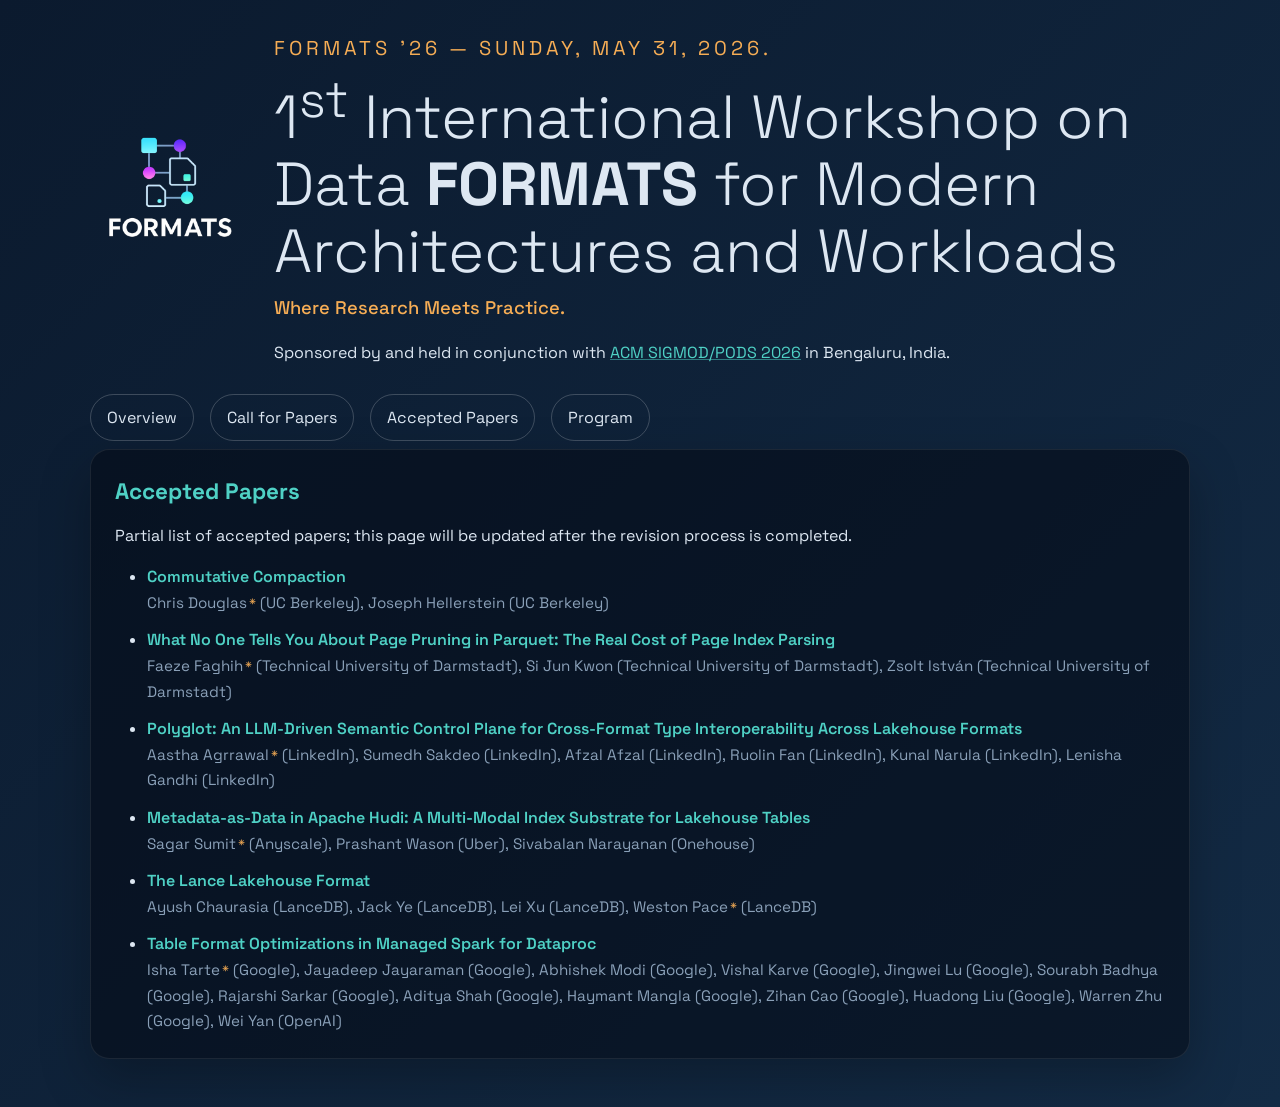
==== accepted-papers.html @ 73df04b2 "added list of first batch of accepted papers" ====
<!DOCTYPE html>
<html lang="en">
<head>
    <meta charset="UTF-8" />
    <meta name="viewport" content="width=device-width, initial-scale=1.0" />
    <title>Accepted Papers &mdash; FORMATS 2026</title>
    <link rel="stylesheet" href="styles.css" />
</head>
<body>
    <div class="wrapper">
        <header>
            <div class="hero-banner">
                <img src="formats_logo.png" alt="FORMATS 2026 logo" class="workshop-logo" />
                <div class="hero-copy">
                    <p class="hero-tag">FORMATS '26 &mdash; Sunday, May 31, 2026.</p>
                    <h1>1<sup>st</sup> International Workshop on Data <span class="headline-strong">FORMATS</span> for Modern Architectures and Workloads</h1>
                    <div class="subtitle-text">
                        <p class="page-subtitle">Where Research Meets Practice.</p>
                        <p>Sponsored by and held in conjunction with <a href="https://2026.sigmod.org/" target="_blank" rel="noreferrer">ACM SIGMOD/PODS 2026</a> in Bengaluru, India.</p>
                    </div>
                </div>
            </div>
            <nav class="nav-links">
                <a href="index.html">Overview</a>
                <a href="call-for-papers.html">Call for Papers</a>
                <a href="accepted-papers.html">Accepted Papers</a>
                <a href="program.html">Program</a>
            </nav>
        </header>
        <main>
            <section>
                <h2>Accepted Papers</h2>
                <p>Partial list of accepted papers; this page will be updated after the revision process is completed.</p>
                <ul class="topics-list paper-list">
                    <li>
                        <strong>Commutative Compaction</strong><br />
                        <span class="paper-authors">Chris Douglas<span class="contact-author" title="Contact author">*</span> (UC Berkeley), Joseph Hellerstein (UC Berkeley)</span>
                    </li>
                    <li>
                        <strong>What No One Tells You About Page Pruning in Parquet: The Real Cost of Page Index Parsing</strong><br />
                        <span class="paper-authors">Faeze Faghih<span class="contact-author" title="Contact author">*</span> (Technical University of Darmstadt), Si Jun Kwon (Technical University of Darmstadt), Zsolt Istv&aacute;n (Technical University of Darmstadt)</span>
                    </li>
                    <li>
                        <strong>Polyglot: An LLM-Driven Semantic Control Plane for Cross-Format Type Interoperability Across Lakehouse Formats</strong><br />
                        <span class="paper-authors">Aastha Agrrawal<span class="contact-author" title="Contact author">*</span> (LinkedIn), Sumedh Sakdeo (LinkedIn), Afzal Afzal (LinkedIn), Ruolin Fan (LinkedIn), Kunal Narula (LinkedIn), Lenisha Gandhi (LinkedIn)</span>
                    </li>
                    <li>
                        <strong>Metadata-as-Data in Apache Hudi: A Multi-Modal Index Substrate for Lakehouse Tables</strong><br />
                        <span class="paper-authors">Sagar Sumit<span class="contact-author" title="Contact author">*</span> (Anyscale), Prashant Wason (Uber), Sivabalan Narayanan (Onehouse)</span>
                    </li>
                    <li>
                        <strong>The Lance Lakehouse Format</strong><br />
                        <span class="paper-authors">Ayush Chaurasia (LanceDB), Jack Ye (LanceDB), Lei Xu (LanceDB), Weston Pace<span class="contact-author" title="Contact author">*</span> (LanceDB)</span>
                    </li>
                    <li>
                        <strong>Table Format Optimizations in Managed Spark for Dataproc</strong><br />
                        <span class="paper-authors">Isha Tarte<span class="contact-author" title="Contact author">*</span> (Google), Jayadeep Jayaraman (Google), Abhishek Modi (Google), Vishal Karve (Google), Jingwei Lu (Google), Sourabh Badhya (Google), Rajarshi Sarkar (Google), Aditya Shah (Google), Haymant Mangla (Google), Zihan Cao (Google), Huadong Liu (Google), Warren Zhu (Google), Wei Yan (OpenAI)</span>
                    </li>
                </ul>
            </section>
        </main>
    </div>
</body>
</html>
---- styles.css ----
@import url('https://fonts.googleapis.com/css2?family=Space+Grotesk:wght@400;500;600&display=swap');

:root {
    --bg-dark: #0b1a2e;
    --bg-light: #132b45;
    --accent: #4fd1c5;
    --highlight: #f6ad55;
    --text: #dde7f2;
    --muted: #8aa0b8;
}

* {
    box-sizing: border-box;
    margin: 0;
    padding: 0;
}

body {
    font-family: 'Space Grotesk', 'Segoe UI', sans-serif;
    color: var(--text);
    min-height: 100vh;
    background: linear-gradient(135deg, var(--bg-dark), var(--bg-light));
    line-height: 1.6;
    display: flex;
    flex-direction: column;
}

a {
    color: var(--accent);
    text-decoration-color: rgba(79, 209, 197, 0.5);
}

a:hover,
a:focus-visible {
    color: var(--highlight);
    text-decoration-color: var(--highlight);
}

.wrapper {
    width: min(1100px, 90vw);
    margin: 0 auto;
    padding: 1.2rem 0 3rem;
}

header {
    display: flex;
    flex-direction: column;
    gap: 0.3rem;
    margin-bottom: 0.5rem;
}

.workshop-logo {
    width: 160px;
    max-width: 50%;
    height: auto;
    margin-bottom: 0.5rem;
    flex-shrink: 0;
}

.hero-banner {
    display: flex;
    gap: 1.5rem;
    align-items: center;
        margin-top: 0.8rem;
    margin-bottom: 0.2rem;
}

.hero-copy {
    flex: 1;
    display: flex;
    flex-direction: column;
    gap: 0.5rem;
}

.page-subtitle {
    font-size: 1.15rem;
    color: var(--highlight);
    font-weight: 500;
}

.subtitle-text {
    display: flex;
    flex-direction: column;
    gap: 1.1rem;
    align-self: start;
}

.hero-tag {
    color: var(--highlight);
    letter-spacing: 0.2em;
    font-size: 1.25rem;
    text-transform: uppercase;
}

h1 {
    font-size: clamp(2.5rem, 6vw, 3.8rem);
    line-height: 1.1;
    font-weight: 300;
}

.headline-strong {
    font-weight: 700;
}


.nav-links {
    display: flex;
    gap: 1rem;
    flex-wrap: wrap;
    margin-top: 0;
    justify-content: flex-start;
}

.nav-links a {
    text-decoration: none;
    padding: 0.6rem 1rem;
    border: 1px solid rgba(255, 255, 255, 0.2);
    border-radius: 999px;
    margin-top: 1.3rem;
    color: var(--text);
    transition: all 0.2s ease;
}

.nav-links a:hover,
.nav-links a:focus-visible {
    border-color: var(--accent);
    color: var(--accent);
}

main {
    display: grid;
    gap: 1.5rem;
}

section {
    background: rgba(5, 10, 20, 0.55);
    padding: 1.5rem;
    border-radius: 1.2rem;
    border: 1px solid rgba(255, 255, 255, 0.08);
    box-shadow: 0 20px 50px rgba(0, 0, 0, 0.25);
}

section h2 {
    font-size: 1.4rem;
    margin-bottom: 0.8rem;
    color: var(--accent);
}

.news-banner {
    position: relative;
    overflow: hidden;
    background: linear-gradient(135deg, rgba(79, 209, 197, 0.25), rgba(19, 43, 69, 0.9));
    border-radius: 1.2rem;
    padding: 1rem 1.1rem;
    border: 1px solid rgba(255, 255, 255, 0.08);
    display: grid;
    grid-template-columns: minmax(0, 1fr) auto;
    gap: 0.75rem;
    align-items: center;
}

.banner-emerald {
    background: linear-gradient(135deg, rgba(96, 165, 250, 0.3), rgba(9, 18, 38, 0.95));
}

.news-banner::before {
    content: "";
    position: absolute;
    inset: 0;
    background: radial-gradient(circle at top right, rgba(246, 173, 85, 0.35), transparent 60%);
    opacity: 0.8;
    pointer-events: none;
}

.news-content {
    position: relative;
    z-index: 1;
    display: flex;
    flex-direction: column;
    gap: 0.35rem;
}

.news-label {
    text-transform: uppercase;
    letter-spacing: 0.15em;
    font-size: 1rem;
    color: var(--highlight);
    font-weight: 600;
}

.news-content h3 {
    margin: 0;
    font-size: 1.25rem;
    line-height: 1.2;
}

.news-description {
    margin: 0;
    color: var(--text);
    max-width: 72ch;
    line-height: 1.35;
}

.news-role {
    color: var(--muted);
    margin: 0.2rem 0 0.25rem;
}

.news-description + .news-description {
    margin-top: 0.1rem;
}


.news-visual {
    position: relative;
    z-index: 1;
    justify-self: center;
}

.news-visual img {
    width: 125px;
    height: 125px;
    object-fit: cover;
    border-radius: 1.2rem;
    border: 2px solid rgba(255, 255, 255, 0.25);
    box-shadow: 0 25px 40px rgba(0, 0, 0, 0.35);
}

.keynote-card {
    display: flex;
    gap: 1.5rem;
    align-items: center;
    padding: 1rem;
    border-radius: 1rem;
    border: 1px solid rgba(255, 255, 255, 0.08);
    background: rgba(255, 255, 255, 0.03);
}

.keynote-photo img {
    width: 150px;
    height: 150px;
    border-radius: 1rem;
    object-fit: cover;
    border: 2px solid rgba(255, 255, 255, 0.2);
    box-shadow: 0 15px 28px rgba(0, 0, 0, 0.25);
}

.keynote-details h3 {
    margin: 0;
    font-size: 1.25rem;
}

.keynote-label {
    text-transform: uppercase;
    letter-spacing: 0.15em;
    font-size: 0.92rem;
    color: var(--highlight);
    margin-bottom: 0.2rem;
}

.keynote-role {
    margin: 0.2rem 0 0.6rem;
    color: var(--muted);
}

.keynote-abstract {
    margin: 0;
    color: var(--text);
    max-width: 72ch;
    line-height: 1.35;
}


.organizer-grid {
    display: grid;
    grid-template-columns: repeat(auto-fit, minmax(230px, 1fr));
    gap: 1rem;
}

.organizer-card {
    display: flex;
    gap: 1rem;
    align-items: center;
    padding: 1rem;
    border-radius: 1rem;
    border: 1px solid rgba(255, 255, 255, 0.08);
    background: rgba(255, 255, 255, 0.03);
}

.organizer-card img {
    width: 72px;
    height: 72px;
    border-radius: 50%;
    object-fit: cover;
    border: 2px solid rgba(255, 255, 255, 0.2);
}

.organizer-info h3 {
    margin-bottom: 0.2rem;
    font-size: 1.05rem;
}

.organizer-info p {
    margin-bottom: 0.3rem;
    color: var(--muted);
    font-size: 0.9rem;
}

.organizer-card a {
    color: var(--accent);
    font-size: 0.9rem;
}

.placeholder {
    color: var(--muted);
}

.pc-list {
    list-style: disc;
    padding-left: 1.2rem;
    margin: 0.4rem 0 0;
    display: flex;
    flex-direction: column;
    gap: 0.35rem;
}

.pc-list li {
    line-height: 1.4;
}

.pc-name {
    font-weight: 600;
}

.pc-affiliation {
    color: var(--muted);
}

.topics-list {
    padding-left: 1.5rem;
    margin-left: 0.5rem;
}

.paper-list {
    margin-top: 1rem;
}

.paper-list li + li {
    margin-top: 0.75rem;
}

.paper-list strong {
    color: var(--accent);
    font-weight: 600;
}

.paper-list .paper-authors {
    color: var(--muted);
    font-size: 0.95rem;
}

.contact-author {
    font-size: 0.85rem;
    margin-left: 0.15rem;
    color: var(--highlight);
    cursor: help;
}

footer {
    margin-top: auto;
    padding: 2rem 0;
    text-align: center;
    color: var(--muted);
    font-size: 0.9rem;
}

@media (max-width: 640px) {
    .wrapper {
        padding: 2rem 0 3rem;
    }

    header {
        align-items: flex-start;
    }

    .nav-links {
        flex-direction: column;
        align-items: stretch;
    }

    .nav-links a {
        text-align: center;
    }

    .news-banner {
        grid-template-columns: 1fr;
        text-align: center;
        padding: 1.1rem;
    }

    .news-content {
        align-items: center;
    }

    .news-visual img {
        width: 110px;
        height: 110px;
    }

    .keynote-card {
        flex-direction: column;
        text-align: center;
    }

    .keynote-photo img {
        width: 130px;
        height: 130px;
    }
}
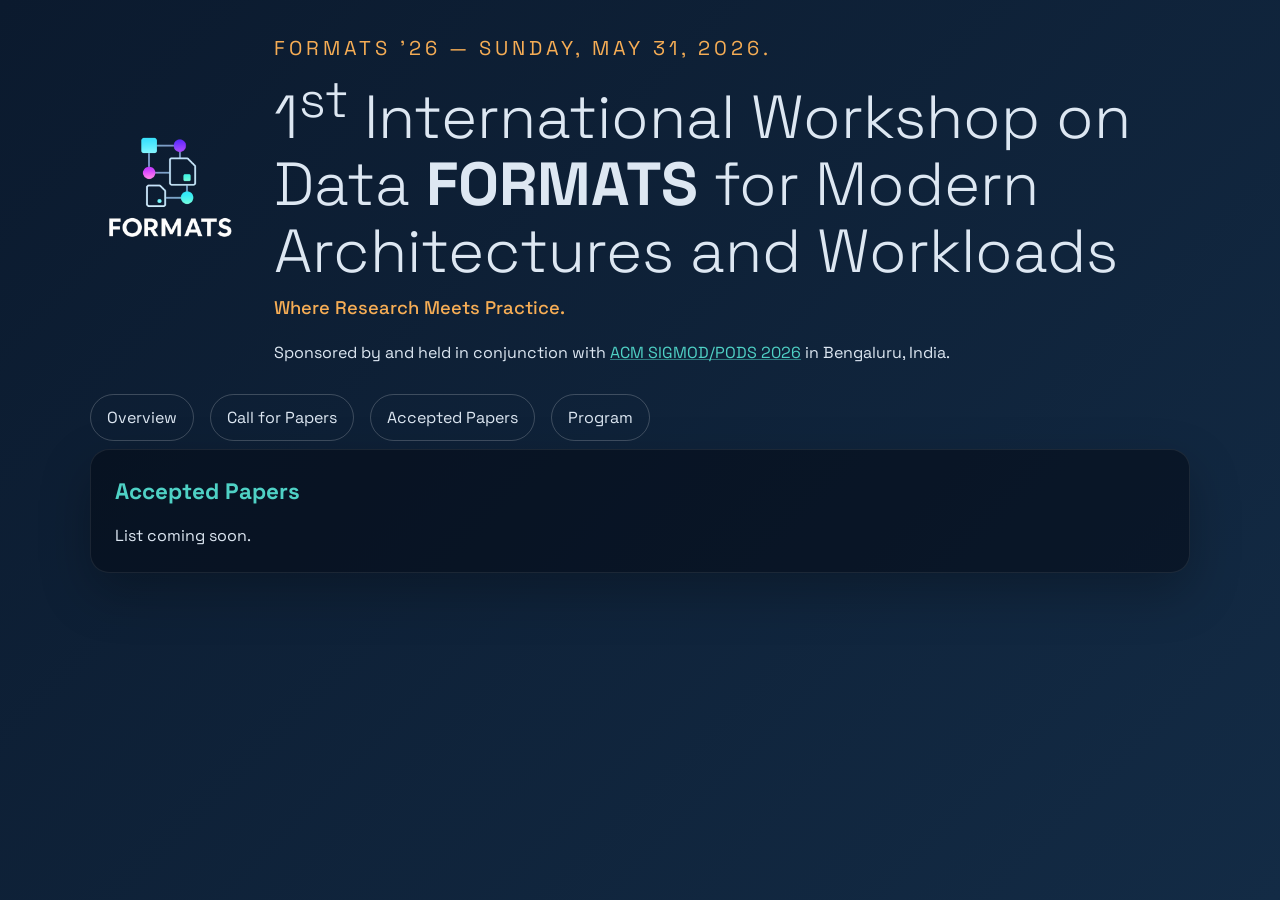
==== commit 8adb2e1b: "removed partial list" ====
--- a/accepted-papers.html
+++ b/accepted-papers.html
@@ -30,33 +30,7 @@
         <main>
             <section>
                 <h2>Accepted Papers</h2>
-                <p>Partial list of accepted papers; this page will be updated after the revision process is completed.</p>
-                <ul class="topics-list paper-list">
-                    <li>
-                        <strong>Commutative Compaction</strong><br />
-                        <span class="paper-authors">Chris Douglas<span class="contact-author" title="Contact author">*</span> (UC Berkeley), Joseph Hellerstein (UC Berkeley)</span>
-                    </li>
-                    <li>
-                        <strong>What No One Tells You About Page Pruning in Parquet: The Real Cost of Page Index Parsing</strong><br />
-                        <span class="paper-authors">Faeze Faghih<span class="contact-author" title="Contact author">*</span> (Technical University of Darmstadt), Si Jun Kwon (Technical University of Darmstadt), Zsolt Istv&aacute;n (Technical University of Darmstadt)</span>
-                    </li>
-                    <li>
-                        <strong>Polyglot: An LLM-Driven Semantic Control Plane for Cross-Format Type Interoperability Across Lakehouse Formats</strong><br />
-                        <span class="paper-authors">Aastha Agrrawal<span class="contact-author" title="Contact author">*</span> (LinkedIn), Sumedh Sakdeo (LinkedIn), Afzal Afzal (LinkedIn), Ruolin Fan (LinkedIn), Kunal Narula (LinkedIn), Lenisha Gandhi (LinkedIn)</span>
-                    </li>
-                    <li>
-                        <strong>Metadata-as-Data in Apache Hudi: A Multi-Modal Index Substrate for Lakehouse Tables</strong><br />
-                        <span class="paper-authors">Sagar Sumit<span class="contact-author" title="Contact author">*</span> (Anyscale), Prashant Wason (Uber), Sivabalan Narayanan (Onehouse)</span>
-                    </li>
-                    <li>
-                        <strong>The Lance Lakehouse Format</strong><br />
-                        <span class="paper-authors">Ayush Chaurasia (LanceDB), Jack Ye (LanceDB), Lei Xu (LanceDB), Weston Pace<span class="contact-author" title="Contact author">*</span> (LanceDB)</span>
-                    </li>
-                    <li>
-                        <strong>Table Format Optimizations in Managed Spark for Dataproc</strong><br />
-                        <span class="paper-authors">Isha Tarte<span class="contact-author" title="Contact author">*</span> (Google), Jayadeep Jayaraman (Google), Abhishek Modi (Google), Vishal Karve (Google), Jingwei Lu (Google), Sourabh Badhya (Google), Rajarshi Sarkar (Google), Aditya Shah (Google), Haymant Mangla (Google), Zihan Cao (Google), Huadong Liu (Google), Warren Zhu (Google), Wei Yan (OpenAI)</span>
-                    </li>
-                </ul>
+                <p>List coming soon.</p>
             </section>
         </main>
     </div>
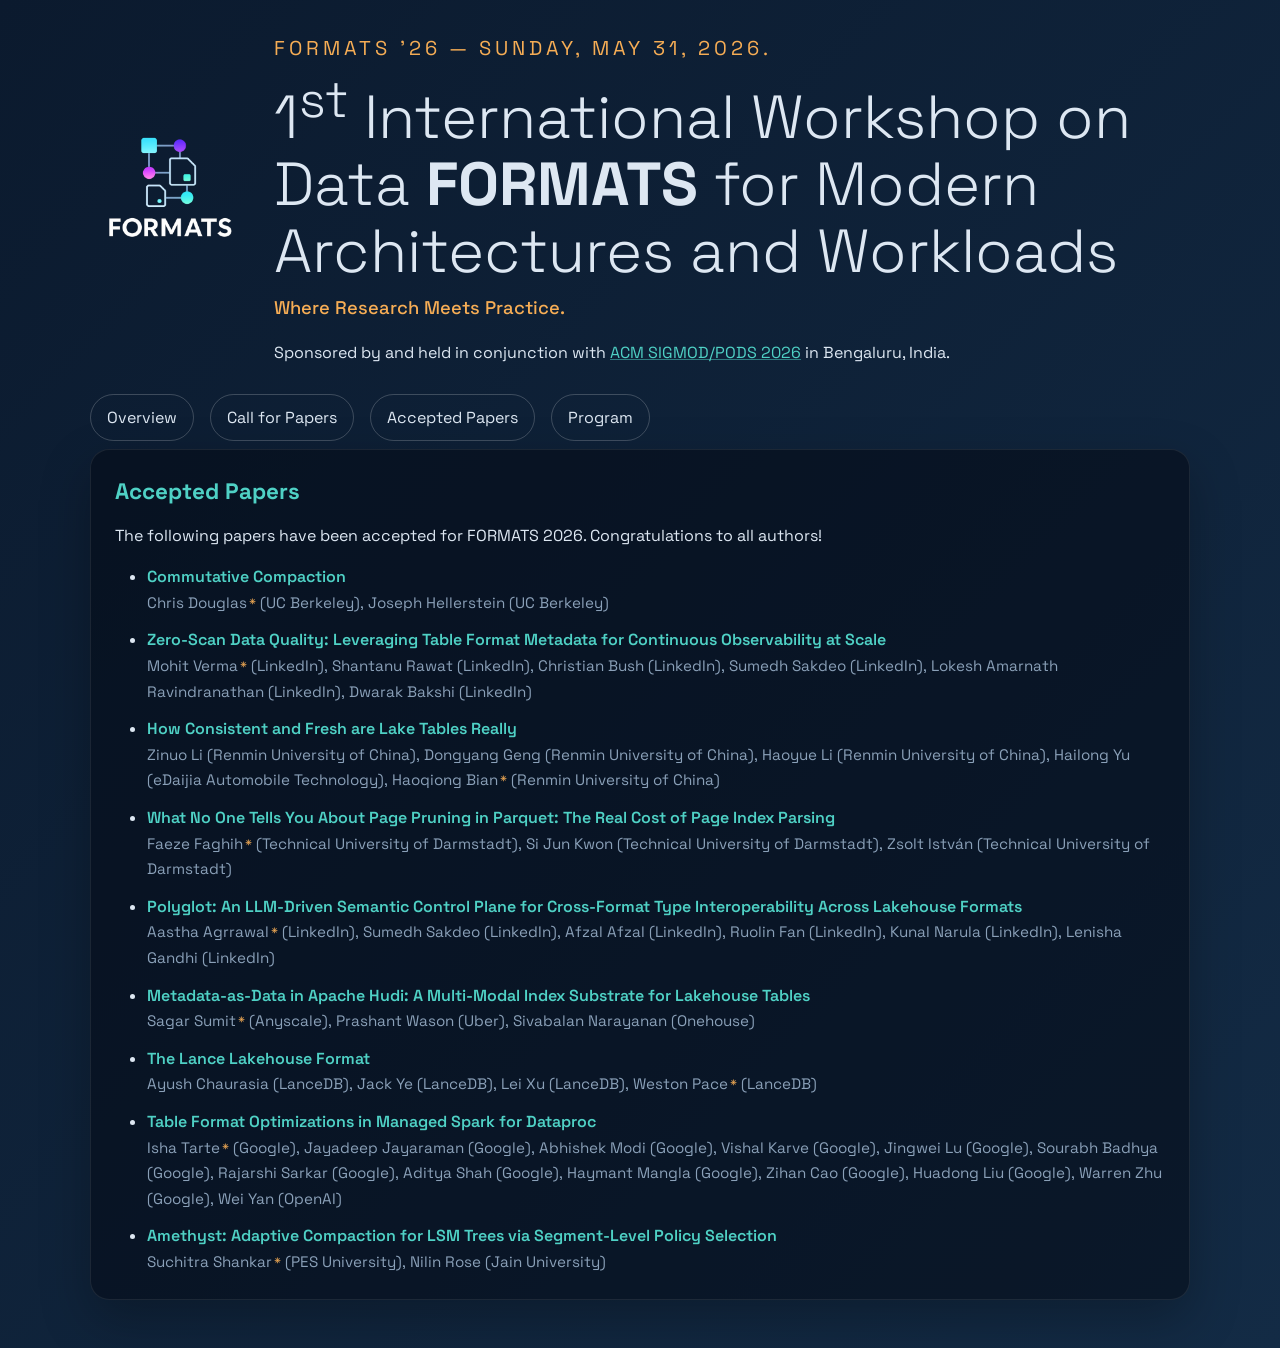
==== commit dec2a700: "added list of accepted papers" ====
--- a/accepted-papers.html
+++ b/accepted-papers.html
@@ -30,7 +30,45 @@
         <main>
             <section>
                 <h2>Accepted Papers</h2>
-                <p>List coming soon.</p>
+                <p>The following papers have been accepted for FORMATS 2026. Congratulations to all authors!</p>
+                <ul class="topics-list paper-list">
+                    <li>
+                        <strong>Commutative Compaction</strong><br />
+                        <span class="paper-authors">Chris Douglas<span class="contact-author" title="Contact author">*</span> (UC Berkeley), Joseph Hellerstein (UC Berkeley)</span>
+                    </li>
+                    <li>
+                        <strong>Zero-Scan Data Quality: Leveraging Table Format Metadata for Continuous Observability at Scale</strong><br />
+                        <span class="paper-authors">Mohit Verma<span class="contact-author" title="Contact author">*</span> (LinkedIn), Shantanu Rawat (LinkedIn), Christian Bush (LinkedIn), Sumedh Sakdeo (LinkedIn), Lokesh Amarnath Ravindranathan (LinkedIn), Dwarak Bakshi (LinkedIn)</span>
+                    </li>
+                    <li>
+                        <strong>How Consistent and Fresh are Lake Tables Really</strong><br />
+                        <span class="paper-authors">Zinuo Li (Renmin University of China), Dongyang Geng (Renmin University of China), Haoyue Li (Renmin University of China), Hailong Yu (eDaijia Automobile Technology), Haoqiong Bian<span class="contact-author" title="Contact author">*</span> (Renmin University of China)</span>
+                    </li>
+                    <li>
+                        <strong>What No One Tells You About Page Pruning in Parquet: The Real Cost of Page Index Parsing</strong><br />
+                        <span class="paper-authors">Faeze Faghih<span class="contact-author" title="Contact author">*</span> (Technical University of Darmstadt), Si Jun Kwon (Technical University of Darmstadt), Zsolt Istv&aacute;n (Technical University of Darmstadt)</span>
+                    </li>
+                    <li>
+                        <strong>Polyglot: An LLM-Driven Semantic Control Plane for Cross-Format Type Interoperability Across Lakehouse Formats</strong><br />
+                        <span class="paper-authors">Aastha Agrrawal<span class="contact-author" title="Contact author">*</span> (LinkedIn), Sumedh Sakdeo (LinkedIn), Afzal Afzal (LinkedIn), Ruolin Fan (LinkedIn), Kunal Narula (LinkedIn), Lenisha Gandhi (LinkedIn)</span>
+                    </li>
+                    <li>
+                        <strong>Metadata-as-Data in Apache Hudi: A Multi-Modal Index Substrate for Lakehouse Tables</strong><br />
+                        <span class="paper-authors">Sagar Sumit<span class="contact-author" title="Contact author">*</span> (Anyscale), Prashant Wason (Uber), Sivabalan Narayanan (Onehouse)</span>
+                    </li>
+                    <li>
+                        <strong>The Lance Lakehouse Format</strong><br />
+                        <span class="paper-authors">Ayush Chaurasia (LanceDB), Jack Ye (LanceDB), Lei Xu (LanceDB), Weston Pace<span class="contact-author" title="Contact author">*</span> (LanceDB)</span>
+                    </li>
+                    <li>
+                        <strong>Table Format Optimizations in Managed Spark for Dataproc</strong><br />
+                        <span class="paper-authors">Isha Tarte<span class="contact-author" title="Contact author">*</span> (Google), Jayadeep Jayaraman (Google), Abhishek Modi (Google), Vishal Karve (Google), Jingwei Lu (Google), Sourabh Badhya (Google), Rajarshi Sarkar (Google), Aditya Shah (Google), Haymant Mangla (Google), Zihan Cao (Google), Huadong Liu (Google), Warren Zhu (Google), Wei Yan (OpenAI)</span>
+                    </li>
+                    <li>
+                        <strong>Amethyst: Adaptive Compaction for LSM Trees via Segment-Level Policy Selection</strong><br />
+                        <span class="paper-authors">Suchitra Shankar<span class="contact-author" title="Contact author">*</span> (PES University), Nilin Rose (Jain University)</span>
+                    </li>
+                </ul>
             </section>
         </main>
     </div>
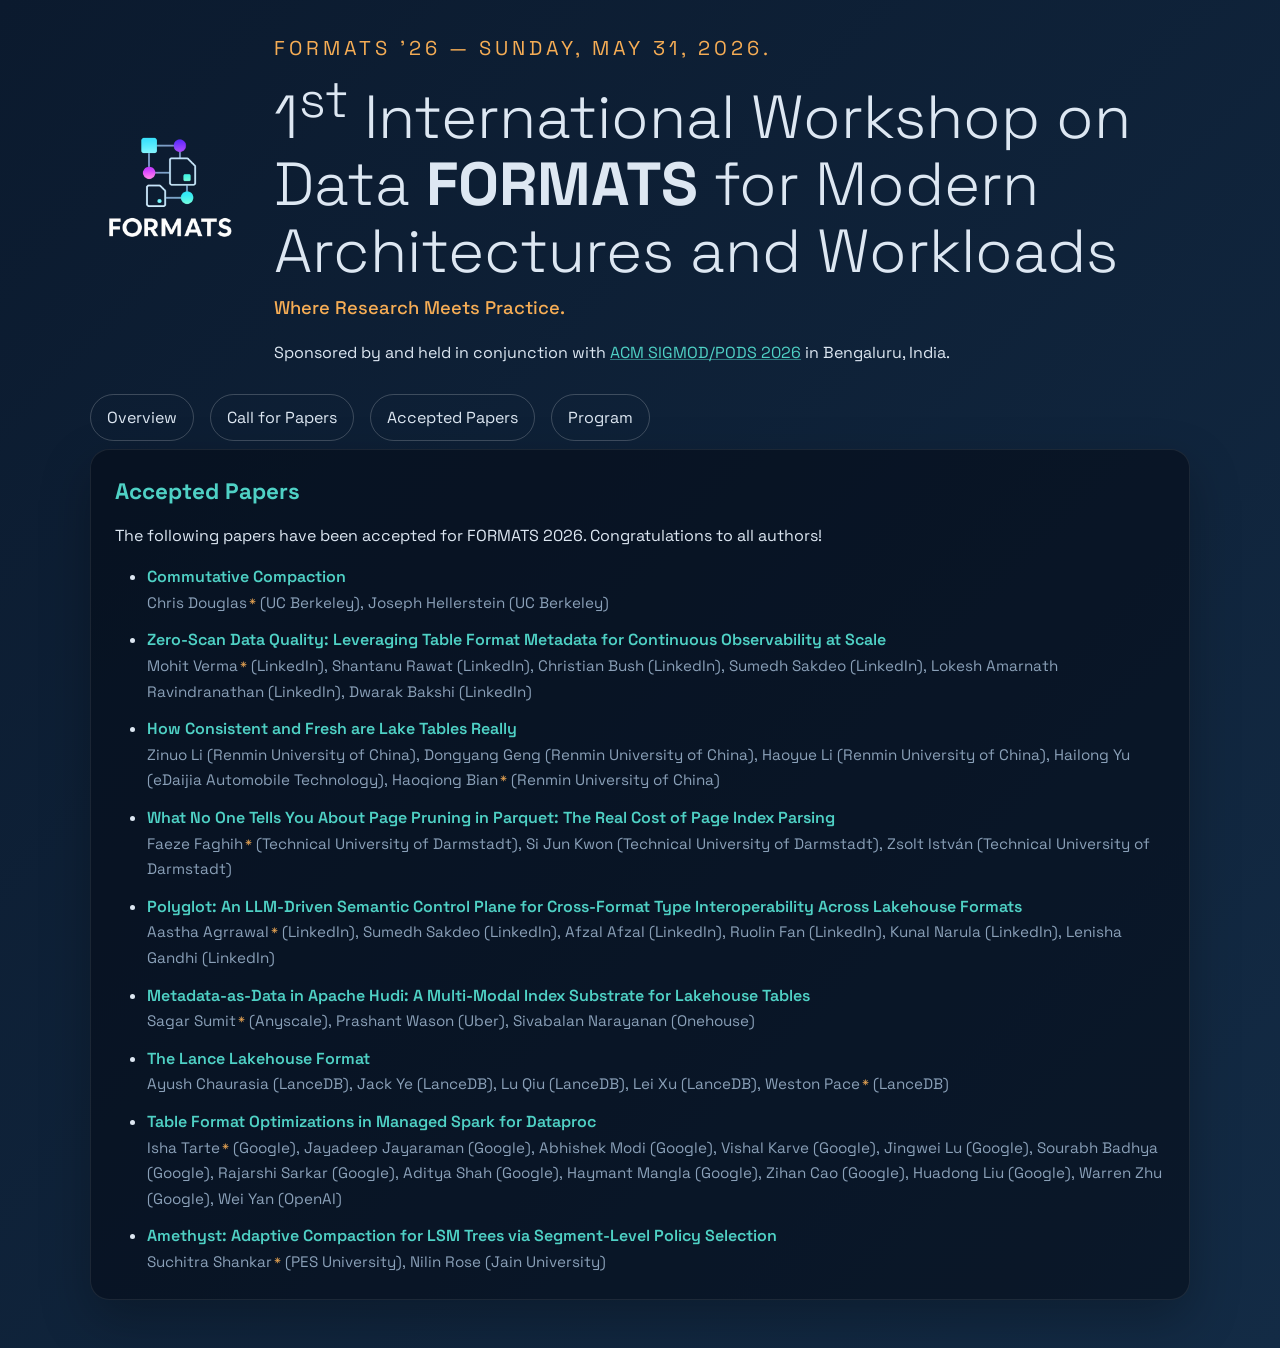
==== commit a160582f: "updated info for paper 10" ====
--- a/accepted-papers.html
+++ b/accepted-papers.html
@@ -58,7 +58,7 @@
                     </li>
                     <li>
                         <strong>The Lance Lakehouse Format</strong><br />
-                        <span class="paper-authors">Ayush Chaurasia (LanceDB), Jack Ye (LanceDB), Lei Xu (LanceDB), Weston Pace<span class="contact-author" title="Contact author">*</span> (LanceDB)</span>
+                        <span class="paper-authors">Ayush Chaurasia (LanceDB), Jack Ye (LanceDB), Lu Qiu (LanceDB), Lei Xu (LanceDB), Weston Pace<span class="contact-author" title="Contact author">*</span> (LanceDB)</span>
                     </li>
                     <li>
                         <strong>Table Format Optimizations in Managed Spark for Dataproc</strong><br />
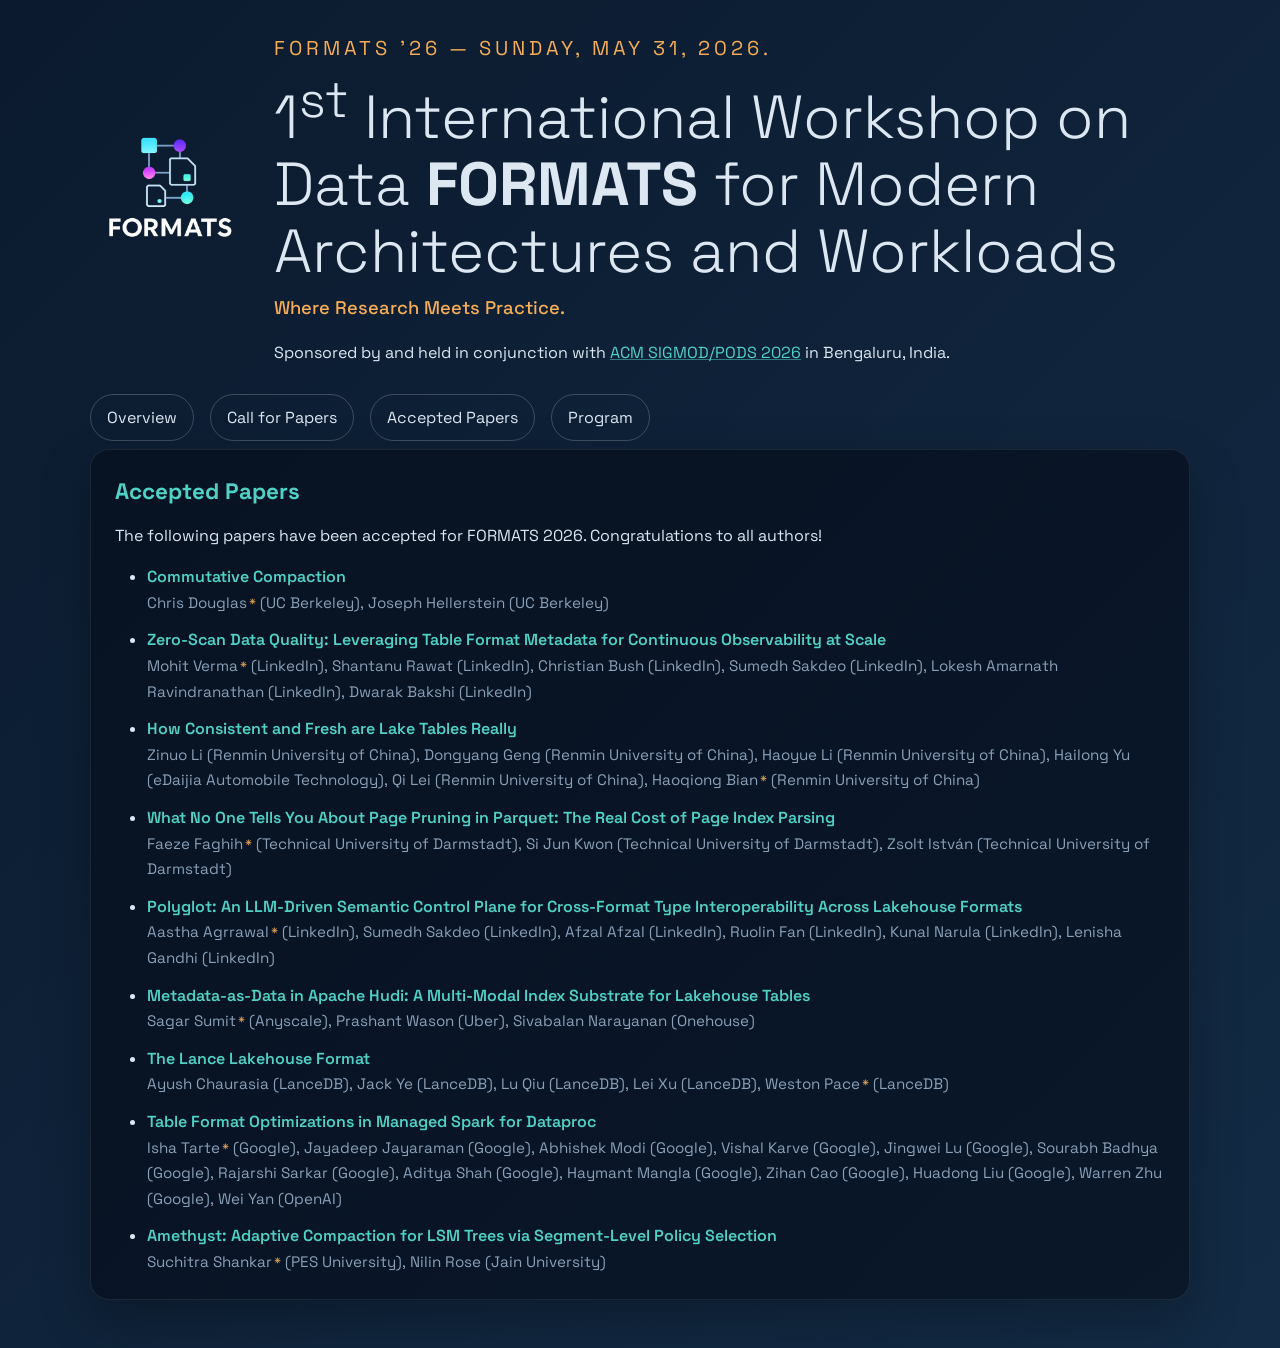
==== commit a1824e0c: "updated info for paper 6" ====
--- a/accepted-papers.html
+++ b/accepted-papers.html
@@ -42,7 +42,7 @@
                     </li>
                     <li>
                         <strong>How Consistent and Fresh are Lake Tables Really</strong><br />
-                        <span class="paper-authors">Zinuo Li (Renmin University of China), Dongyang Geng (Renmin University of China), Haoyue Li (Renmin University of China), Hailong Yu (eDaijia Automobile Technology), Haoqiong Bian<span class="contact-author" title="Contact author">*</span> (Renmin University of China)</span>
+                        <span class="paper-authors">Zinuo Li (Renmin University of China), Dongyang Geng (Renmin University of China), Haoyue Li (Renmin University of China), Hailong Yu (eDaijia Automobile Technology), Qi Lei (Renmin University of China), Haoqiong Bian<span class="contact-author" title="Contact author">*</span> (Renmin University of China)</span>
                     </li>
                     <li>
                         <strong>What No One Tells You About Page Pruning in Parquet: The Real Cost of Page Index Parsing</strong><br />
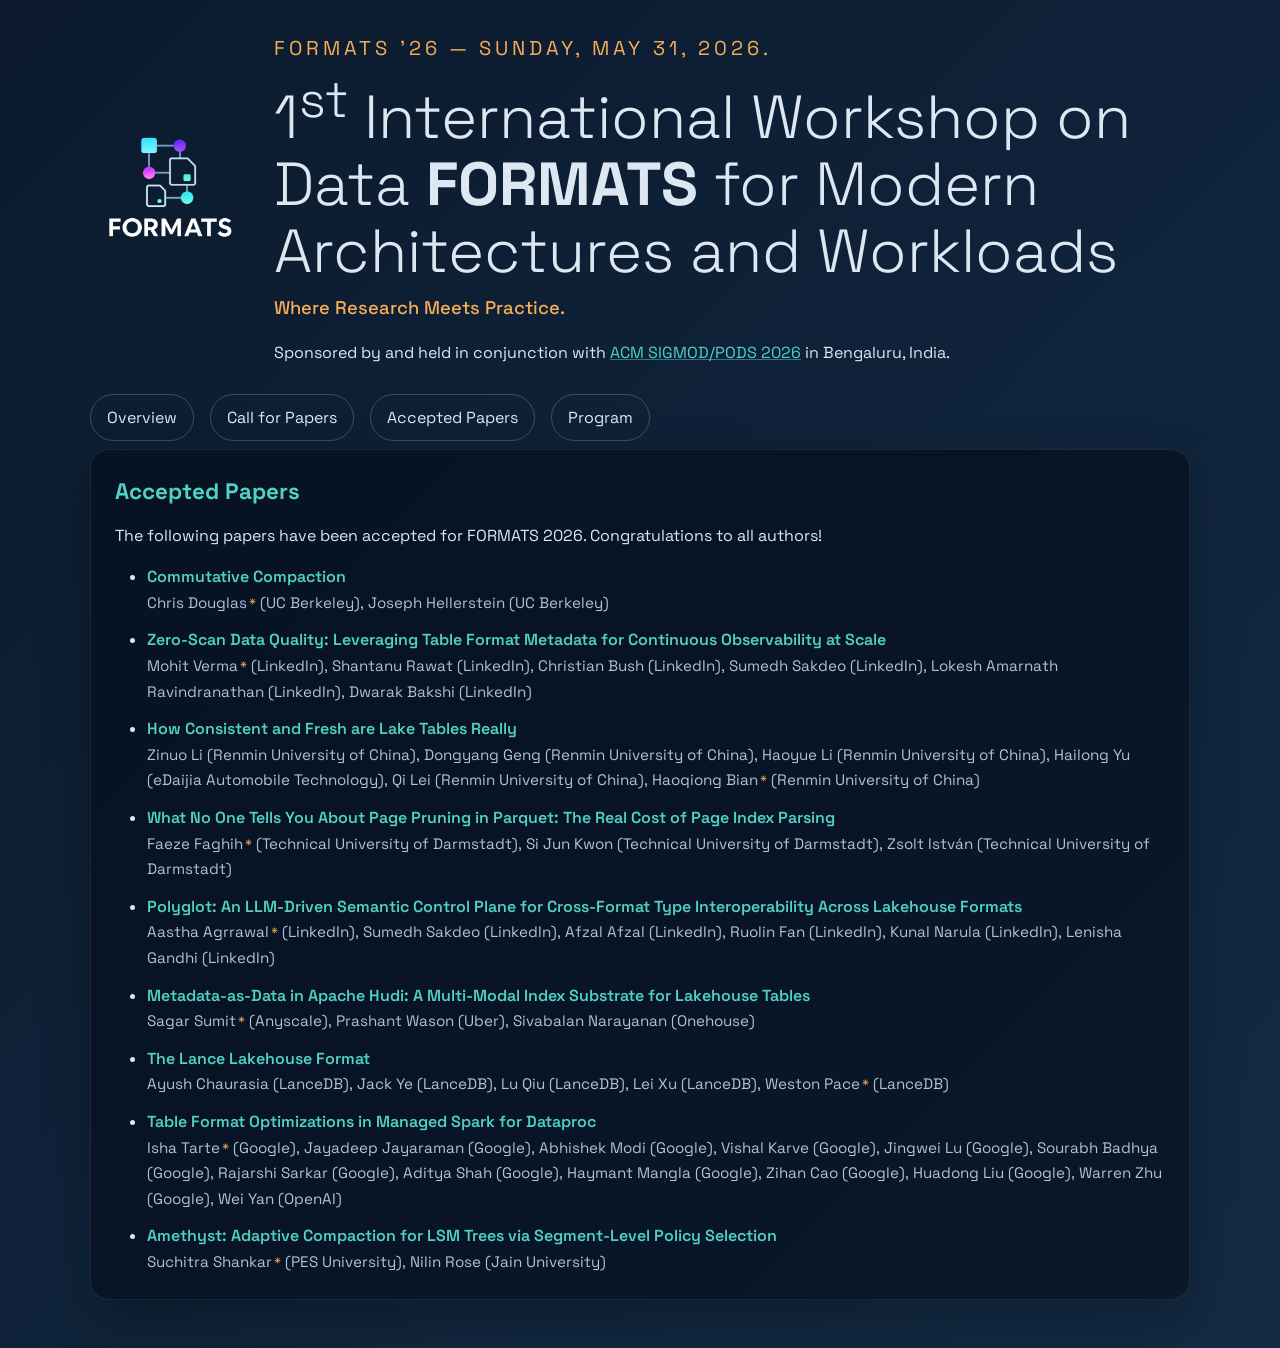
==== commit f0024156: "navigation improvements" ====
--- a/accepted-papers.html
+++ b/accepted-papers.html
@@ -22,13 +22,13 @@
             </div>
             <nav class="nav-links">
                 <a href="index.html">Overview</a>
-                <a href="call-for-papers.html">Call for Papers</a>
-                <a href="accepted-papers.html">Accepted Papers</a>
-                <a href="program.html">Program</a>
+                <a href="call-for-papers.html#topics-of-interest">Call for Papers</a>
+                <a href="accepted-papers.html#accepted-papers">Accepted Papers</a>
+                <a href="program.html#workshop-program">Program</a>
             </nav>
         </header>
         <main>
-            <section>
+            <section id="accepted-papers">
                 <h2>Accepted Papers</h2>
                 <p>The following papers have been accepted for FORMATS 2026. Congratulations to all authors!</p>
                 <ul class="topics-list paper-list">
--- a/styles.css
+++ b/styles.css
@@ -1,4 +1,4 @@
-@import url('https://fonts.googleapis.com/css2?family=Space+Grotesk:wght@400;500;600&display=swap');
+@import url('https://fonts.googleapis.com/css2?family=Space+Grotesk:wght@300;400;500;600;700&display=swap');
 
 :root {
     --bg-dark: #0b1a2e;
@@ -7,6 +7,7 @@
     --highlight: #f6ad55;
     --text: #dde7f2;
     --muted: #8aa0b8;
+    --muted-bright: #aec2d8;
 }
 
 * {
@@ -130,6 +131,70 @@
 main {
     display: grid;
     gap: 1.5rem;
+}
+
+.program-cta {
+    margin: 0;
+}
+
+.program-highlights-top {
+    display: flex;
+    align-items: center;
+    justify-content: space-between;
+    gap: 0.75rem;
+    flex-wrap: wrap;
+}
+
+.program-highlights-context {
+    display: flex;
+    align-items: center;
+    gap: 0.5rem;
+    min-width: 0;
+}
+
+.program-room-chip {
+    margin: 0;
+    color: var(--highlight);
+    font-size: 1rem;
+    font-weight: 600;
+    white-space: nowrap;
+}
+
+.program-highlights-meta {
+    margin: 0;
+    padding-left: 0.55rem;
+    border-left: 1px solid rgba(174, 194, 216, 0.45);
+    color: var(--text);
+    font-size: 1rem;
+    font-weight: 600;
+}
+
+.program-cta a {
+    display: inline-flex;
+    align-items: center;
+    gap: 0.4rem;
+    padding: 0.65rem 1rem;
+    border-radius: 999px;
+    border: 1px solid rgba(79, 209, 197, 0.55);
+    text-decoration: none;
+    color: var(--accent);
+    font-weight: 600;
+    letter-spacing: 0.02em;
+    background: rgba(79, 209, 197, 0.08);
+    transition: all 0.2s ease;
+}
+
+.program-cta a:hover,
+.program-cta a:focus-visible {
+    border-color: var(--highlight);
+    color: var(--highlight);
+    background: rgba(246, 173, 85, 0.1);
+}
+
+.highlights-list {
+    display: grid;
+    gap: 1rem;
+    margin-top: 0.9rem;
 }
 
 section {
@@ -155,12 +220,20 @@
     border: 1px solid rgba(255, 255, 255, 0.08);
     display: grid;
     grid-template-columns: minmax(0, 1fr) auto;
-    gap: 0.75rem;
+    column-gap: 0.75rem;
     align-items: center;
+}
+
+.news-banner > .talk-details {
+    grid-column: 1 / -1;
 }
 
 .banner-emerald {
     background: linear-gradient(135deg, rgba(96, 165, 250, 0.3), rgba(9, 18, 38, 0.95));
+}
+
+.banner-keynote {
+    border: 2px solid var(--highlight);
 }
 
 .news-banner::before {
@@ -172,6 +245,46 @@
     pointer-events: none;
 }
 
+.news-banner[data-link="true"] {
+    cursor: pointer;
+    transition: transform 0.18s ease, border-color 0.18s ease, box-shadow 0.18s ease;
+}
+
+.news-banner[data-link="true"]:hover,
+.news-banner[data-link="true"]:focus-within {
+    transform: translateY(-2px);
+    border-color: rgba(79, 209, 197, 0.8);
+    box-shadow: 0 18px 34px rgba(0, 0, 0, 0.28);
+}
+
+.news-banner[data-link="true"] .news-label {
+    text-decoration: underline;
+    text-decoration-thickness: 0.08em;
+    text-underline-offset: 0.16em;
+}
+
+.news-banner[data-link="true"]:hover .news-label,
+.news-banner[data-link="true"]:focus-within .news-label {
+    color: var(--accent);
+}
+
+.news-banner[data-link="true"]:hover .news-content h3,
+.news-banner[data-link="true"]:focus-within .news-content h3 {
+    color: #f2f7ff;
+}
+
+.news-banner-link {
+    position: absolute;
+    inset: 0;
+    z-index: 3;
+    border-radius: 1.2rem;
+}
+
+.news-banner-link:focus-visible {
+    outline: 2px solid var(--highlight);
+    outline-offset: 2px;
+}
+
 .news-content {
     position: relative;
     z-index: 1;
@@ -197,19 +310,17 @@
 .news-description {
     margin: 0;
     color: var(--text);
-    max-width: 72ch;
     line-height: 1.35;
 }
 
 .news-role {
-    color: var(--muted);
+    color: var(--muted-bright);
     margin: 0.2rem 0 0.25rem;
 }
 
 .news-description + .news-description {
     margin-top: 0.1rem;
 }
-
 
 .news-visual {
     position: relative;
@@ -226,6 +337,24 @@
     box-shadow: 0 25px 40px rgba(0, 0, 0, 0.35);
 }
 
+.overview-main .news-banner {
+    padding: 0.62rem 0.9rem;
+    column-gap: 0.6rem;
+}
+
+.overview-main {
+    gap: 1rem;
+}
+
+.overview-main .news-content {
+    gap: 0.34rem;
+}
+
+.overview-main .news-role {
+    margin: 0.14rem 0 0.2rem;
+}
+
+
 .keynote-card {
     display: flex;
     gap: 1.5rem;
@@ -273,7 +402,7 @@
 
 .organizer-grid {
     display: grid;
-    grid-template-columns: repeat(auto-fit, minmax(230px, 1fr));
+    grid-template-columns: 1.08fr 1.08fr 0.9fr;
     gap: 1rem;
 }
 
@@ -302,8 +431,9 @@
 
 .organizer-info p {
     margin-bottom: 0.3rem;
-    color: var(--muted);
-    font-size: 0.9rem;
+    color: var(--muted-bright);
+    font-size: 1rem;
+    white-space: nowrap;
 }
 
 .organizer-card a {
@@ -333,7 +463,7 @@
 }
 
 .pc-affiliation {
-    color: var(--muted);
+    color: var(--muted-bright);
 }
 
 .topics-list {
@@ -355,7 +485,7 @@
 }
 
 .paper-list .paper-authors {
-    color: var(--muted);
+    color: var(--muted-bright);
     font-size: 0.95rem;
 }
 
@@ -364,6 +494,293 @@
     margin-left: 0.15rem;
     color: var(--highlight);
     cursor: help;
+}
+
+.program-intro {
+    color: var(--muted);
+    margin-bottom: 1rem;
+}
+
+.program-room {
+    color: var(--highlight);
+    font-weight: 600;
+    margin: 0 0 0.5rem;
+}
+
+.session-block {
+    display: flex;
+    flex-direction: column;
+    gap: 0.75rem;
+}
+
+.session-block + .session-block,
+.session-block + .program-break,
+.program-break + .session-block {
+    margin-top: 1.5rem;
+}
+
+.session-heading {
+    font-size: 1.15rem;
+    color: var(--accent);
+    margin: 0;
+}
+
+.session-theme {
+    color: var(--muted);
+    font-size: 0.95rem;
+    margin: 0 0 0.25rem;
+}
+
+.session-chair {
+    color: var(--muted-bright);
+    font-weight: 600;
+    border-left: 2px solid rgba(79, 209, 197, 0.55);
+    padding-left: 0.55rem;
+    margin-bottom: 0.35rem;
+}
+
+.program-time {
+    text-transform: uppercase;
+    letter-spacing: 0.12em;
+    font-size: 0.85rem;
+    color: var(--highlight);
+    font-weight: 600;
+    margin: 0 0 0.3rem;
+}
+
+.news-banner .program-time {
+    margin: 0;
+}
+
+.news-banner.no-visual {
+    grid-template-columns: 1fr;
+}
+
+.news-banner.no-visual .panel-title {
+    font-size: 1.05rem;
+    line-height: 1.3;
+    max-width: 54ch;
+}
+
+.panel-people {
+    margin-top: 0.75rem;
+    padding-top: 0.45rem;
+    border-top: 1px solid rgba(255, 255, 255, 0.12);
+    display: flex;
+    flex-direction: column;
+    gap: 0.45rem;
+}
+
+.panel-people-heading {
+    margin: 0;
+    color: var(--highlight);
+    text-transform: uppercase;
+    letter-spacing: 0.1em;
+    font-size: 0.88rem;
+    font-weight: 700;
+}
+
+.panel-person {
+    display: grid;
+    grid-template-columns: 88px 1fr;
+    gap: 0.8rem;
+    align-items: start;
+    padding: 0.35rem 0;
+    border-top: 1px solid rgba(255, 255, 255, 0.08);
+}
+
+.panel-person.moderator {
+    border-top: none;
+}
+
+.panel-person-photo {
+    width: 88px;
+    height: 88px;
+    border-radius: 0.75rem;
+    object-fit: cover;
+    border: 1px solid rgba(255, 255, 255, 0.22);
+}
+
+.panel-person-body h4 {
+    margin: 0.02rem 0 0.08rem;
+    font-size: 1.02rem;
+    line-height: 1.25;
+}
+
+.panel-person-role {
+    margin: 0;
+    color: var(--accent);
+    font-size: 0.88rem;
+    font-weight: 700;
+    letter-spacing: 0.08em;
+    text-transform: uppercase;
+}
+
+.panel-person-title {
+    margin: 0;
+    color: var(--muted-bright);
+    font-size: 0.92rem;
+}
+
+.panel-person-bio-tab {
+    margin-top: 0.18rem;
+    color: var(--muted-bright);
+}
+
+.panel-person-bio-tab summary {
+    cursor: pointer;
+    color: var(--accent);
+    font-weight: 600;
+    letter-spacing: 0.04em;
+    text-transform: uppercase;
+    font-size: 0.8rem;
+    list-style: none;
+}
+
+.panel-person-bio-tab summary::-webkit-details-marker {
+    display: none;
+}
+
+.panel-person-bio-tab summary::before {
+    content: "▸ ";
+    display: inline-block;
+    transition: transform 0.15s ease;
+}
+
+.panel-person-bio-tab[open] summary::before {
+    content: "▾ ";
+}
+
+.panel-person-bio-tab p {
+    margin: 0.28rem 0 0;
+    color: var(--muted-bright);
+    font-size: 0.9rem;
+    line-height: 1.45;
+}
+
+.talk-details {
+    margin-top: 0.75rem;
+    color: var(--muted-bright);
+    font-size: 0.95rem;
+    max-width: none;
+}
+
+.talk-details summary {
+    cursor: pointer;
+    color: var(--accent);
+    font-weight: 600;
+    letter-spacing: 0.04em;
+    text-transform: uppercase;
+    font-size: 0.8rem;
+    list-style: none;
+}
+
+.talk-details summary::-webkit-details-marker {
+    display: none;
+}
+
+.talk-details summary::before {
+    content: "▸ ";
+    display: inline-block;
+    transition: transform 0.15s ease;
+}
+
+.talk-details[open] summary::before {
+    content: "▾ ";
+}
+
+.talk-details p {
+    margin: 0.6rem 0 0;
+    line-height: 1.55;
+}
+
+.talk-details strong {
+    color: var(--text);
+}
+
+.paper-row {
+    display: grid;
+    grid-template-columns: 110px 1fr;
+    gap: 1rem;
+    align-items: baseline;
+    padding: 0.6rem 0.9rem;
+    border-radius: 0.7rem;
+    background: rgba(255, 255, 255, 0.03);
+    border: 1px solid rgba(255, 255, 255, 0.06);
+}
+
+.paper-row .program-time {
+    margin: 0;
+    color: var(--muted-bright);
+    letter-spacing: 0.08em;
+}
+
+.paper-row .paper-title {
+    font-weight: 600;
+    color: var(--text);
+    margin: 0;
+}
+
+.paper-row .paper-authors {
+    display: block;
+    color: var(--muted-bright);
+    font-size: 0.95rem;
+    margin-top: 0.15rem;
+}
+
+.program-break,
+.program-simple {
+    display: grid;
+    grid-template-columns: 110px 1fr;
+    gap: 1rem;
+    align-items: baseline;
+    padding: 0.6rem 0.9rem;
+    border-radius: 0.7rem;
+    border: 1px dashed rgba(255, 255, 255, 0.1);
+    background: rgba(255, 255, 255, 0.015);
+    color: var(--muted);
+}
+
+.program-break .program-time,
+.program-simple .program-time {
+    margin: 0;
+    color: var(--muted-bright);
+    letter-spacing: 0.08em;
+}
+
+.program-break .program-label {
+    color: var(--highlight);
+    font-weight: 600;
+}
+
+.program-simple .program-label {
+    color: var(--text);
+    font-weight: 600;
+}
+
+.program-note {
+    color: var(--muted);
+    font-size: 0.9rem;
+    margin-top: 1rem;
+}
+
+@media (max-width: 640px) {
+    .paper-row,
+    .program-break,
+    .program-simple {
+        grid-template-columns: 1fr;
+        gap: 0.25rem;
+    }
+
+    .panel-person {
+        grid-template-columns: 1fr;
+        gap: 0.45rem;
+    }
+
+    .panel-person-photo {
+        width: 84px;
+        height: 84px;
+    }
 }
 
 footer {
@@ -416,4 +833,5 @@
         width: 130px;
         height: 130px;
     }
-}
+
+}
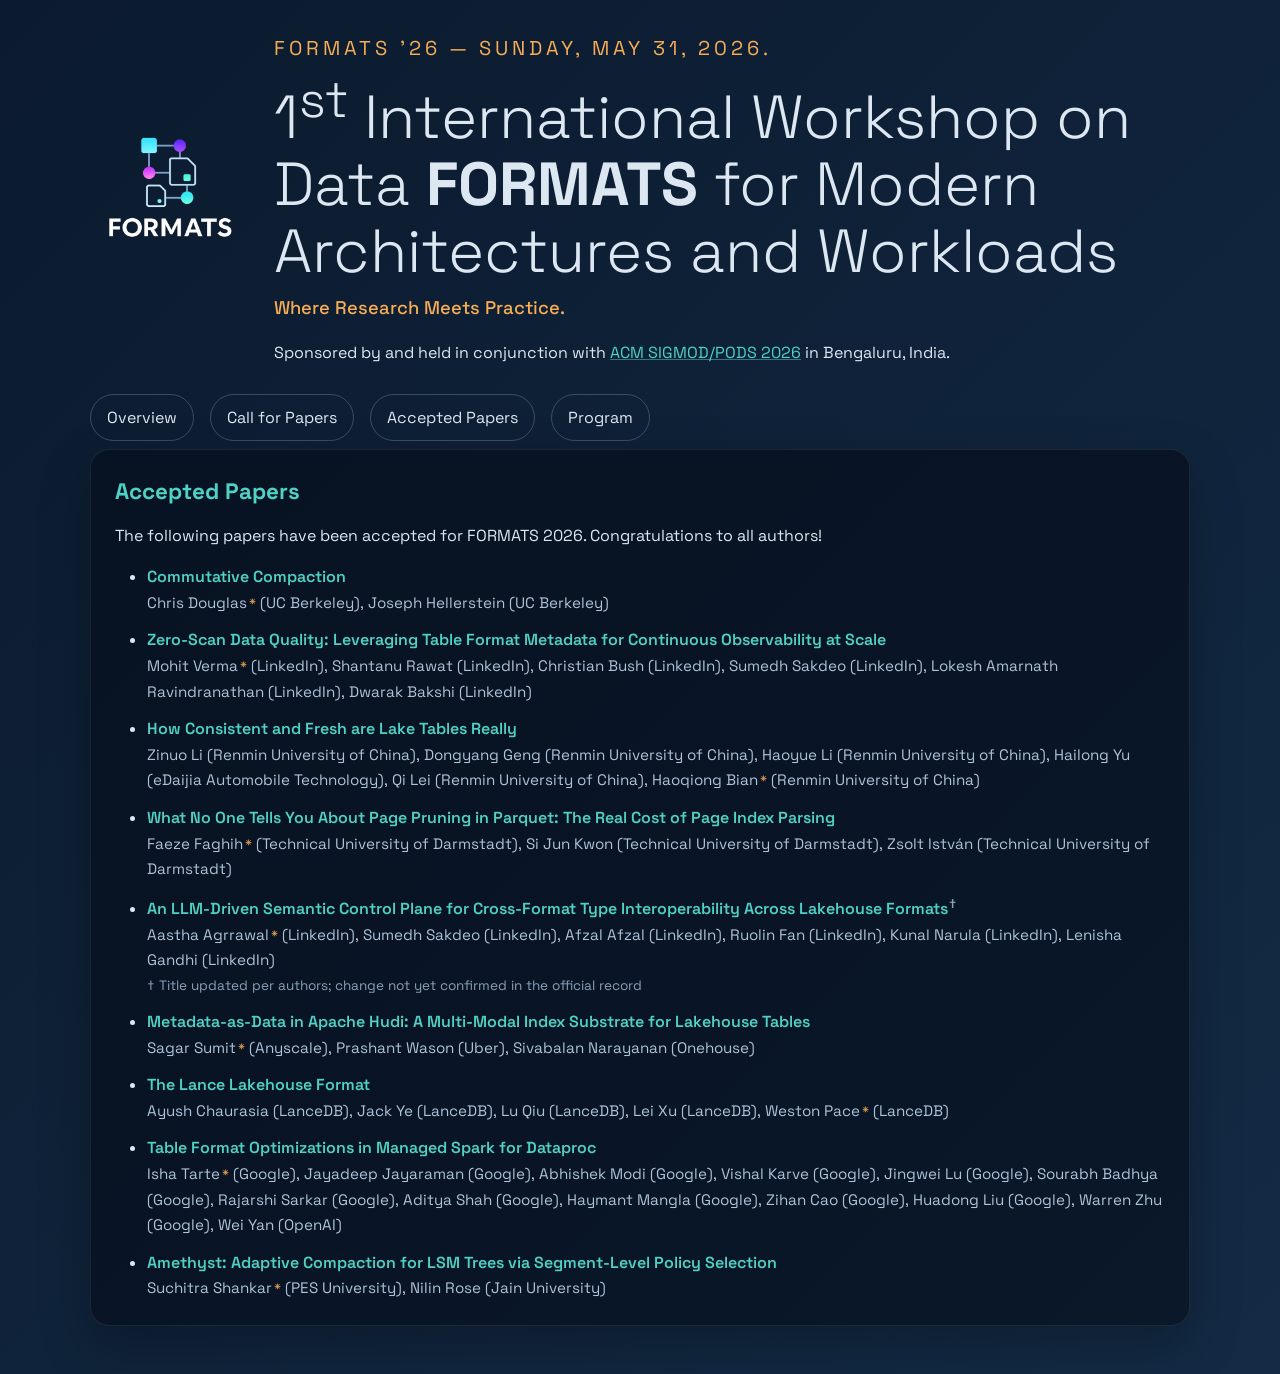
==== commit 0da7c9b7: "Tile update per authors" ====
--- a/accepted-papers.html
+++ b/accepted-papers.html
@@ -49,8 +49,9 @@
                         <span class="paper-authors">Faeze Faghih<span class="contact-author" title="Contact author">*</span> (Technical University of Darmstadt), Si Jun Kwon (Technical University of Darmstadt), Zsolt Istv&aacute;n (Technical University of Darmstadt)</span>
                     </li>
                     <li>
-                        <strong>Polyglot: An LLM-Driven Semantic Control Plane for Cross-Format Type Interoperability Across Lakehouse Formats</strong><br />
+                        <strong>An LLM-Driven Semantic Control Plane for Cross-Format Type Interoperability Across Lakehouse Formats<span class="paper-update-marker" title="Title update note">&dagger;</span></strong><br />
                         <span class="paper-authors">Aastha Agrrawal<span class="contact-author" title="Contact author">*</span> (LinkedIn), Sumedh Sakdeo (LinkedIn), Afzal Afzal (LinkedIn), Ruolin Fan (LinkedIn), Kunal Narula (LinkedIn), Lenisha Gandhi (LinkedIn)</span>
+                        <span class="paper-update-note">&dagger; Title updated per authors; change not yet confirmed in the official record</span>
                     </li>
                     <li>
                         <strong>Metadata-as-Data in Apache Hudi: A Multi-Modal Index Substrate for Lakehouse Tables</strong><br />
--- a/styles.css
+++ b/styles.css
@@ -489,6 +489,20 @@
     font-size: 0.95rem;
 }
 
+.paper-update-note {
+    display: block;
+    color: var(--muted);
+    font-size: 0.85rem;
+    margin-top: 0.15rem;
+}
+
+.paper-update-marker {
+    font-size: 0.8em;
+    vertical-align: super;
+    margin-left: 0.08rem;
+    color: var(--muted);
+}
+
 .contact-author {
     font-size: 0.85rem;
     margin-left: 0.15rem;
@@ -557,7 +571,7 @@
 }
 
 .news-banner.no-visual .panel-title {
-    font-size: 1.05rem;
+    font-size: 1.1rem;
     line-height: 1.3;
     max-width: 54ch;
 }
@@ -576,7 +590,7 @@
     color: var(--highlight);
     text-transform: uppercase;
     letter-spacing: 0.1em;
-    font-size: 0.88rem;
+    font-size: 0.95rem;
     font-weight: 700;
 }
 
@@ -603,14 +617,14 @@
 
 .panel-person-body h4 {
     margin: 0.02rem 0 0.08rem;
-    font-size: 1.02rem;
+    font-size: 1.05rem;
     line-height: 1.25;
 }
 
 .panel-person-role {
     margin: 0;
     color: var(--accent);
-    font-size: 0.88rem;
+    font-size: 0.95rem;
     font-weight: 700;
     letter-spacing: 0.08em;
     text-transform: uppercase;
@@ -619,7 +633,7 @@
 .panel-person-title {
     margin: 0;
     color: var(--muted-bright);
-    font-size: 0.92rem;
+    font-size: 1rem;
 }
 
 .panel-person-bio-tab {
@@ -633,7 +647,7 @@
     font-weight: 600;
     letter-spacing: 0.04em;
     text-transform: uppercase;
-    font-size: 0.8rem;
+    font-size: 0.9rem;
     list-style: none;
 }
 
@@ -654,7 +668,7 @@
 .panel-person-bio-tab p {
     margin: 0.28rem 0 0;
     color: var(--muted-bright);
-    font-size: 0.9rem;
+    font-size: 0.95rem;
     line-height: 1.45;
 }
 
@@ -671,7 +685,7 @@
     font-weight: 600;
     letter-spacing: 0.04em;
     text-transform: uppercase;
-    font-size: 0.8rem;
+    font-size: 0.9rem;
     list-style: none;
 }
 
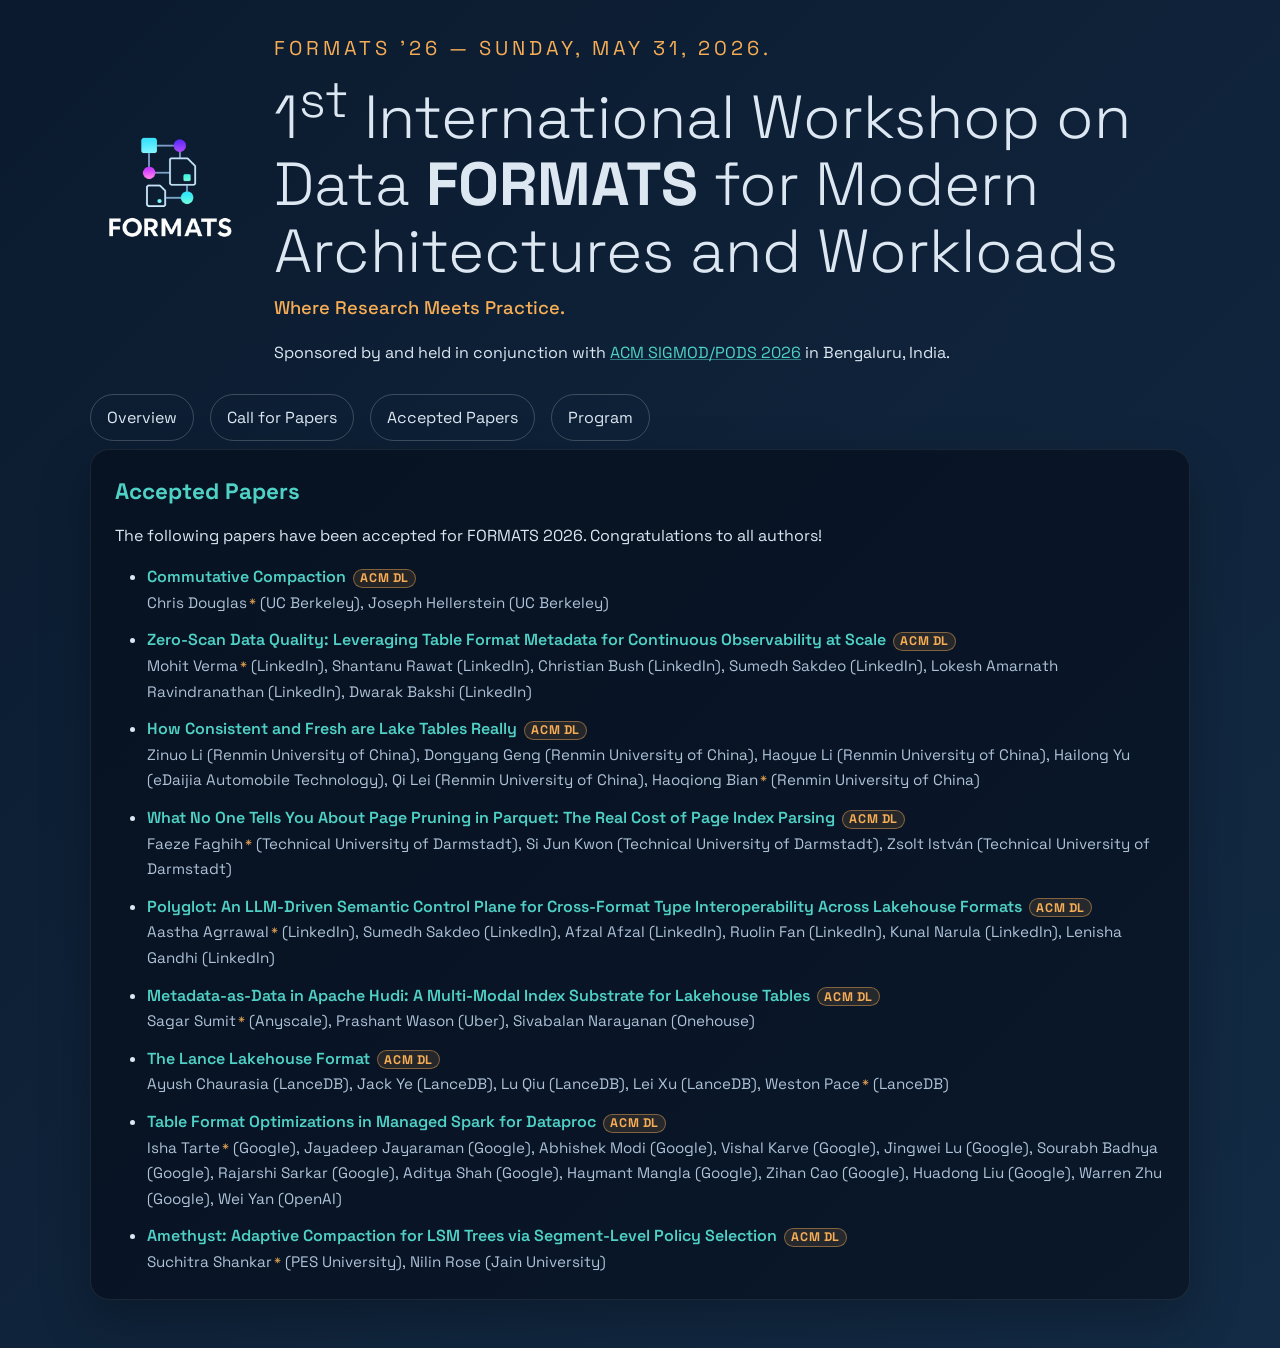
==== commit a314d12d: "added ACM DL links, aligned paper title with published record" ====
--- a/accepted-papers.html
+++ b/accepted-papers.html
@@ -33,40 +33,39 @@
                 <p>The following papers have been accepted for FORMATS 2026. Congratulations to all authors!</p>
                 <ul class="topics-list paper-list">
                     <li>
-                        <strong>Commutative Compaction</strong><br />
+                        <span class="paper-title-row"><strong>Commutative Compaction</strong><a href="https://doi.org/10.1145/3802514.3809174" target="_blank" rel="noopener noreferrer" class="paper-link-badge">ACM DL</a></span><br />
                         <span class="paper-authors">Chris Douglas<span class="contact-author" title="Contact author">*</span> (UC Berkeley), Joseph Hellerstein (UC Berkeley)</span>
                     </li>
                     <li>
-                        <strong>Zero-Scan Data Quality: Leveraging Table Format Metadata for Continuous Observability at Scale</strong><br />
+                        <span class="paper-title-row"><strong>Zero-Scan Data Quality: Leveraging Table Format Metadata for Continuous Observability at Scale</strong><a href="https://doi.org/10.1145/3802514.3812601" target="_blank" rel="noopener noreferrer" class="paper-link-badge">ACM DL</a></span><br />
                         <span class="paper-authors">Mohit Verma<span class="contact-author" title="Contact author">*</span> (LinkedIn), Shantanu Rawat (LinkedIn), Christian Bush (LinkedIn), Sumedh Sakdeo (LinkedIn), Lokesh Amarnath Ravindranathan (LinkedIn), Dwarak Bakshi (LinkedIn)</span>
                     </li>
                     <li>
-                        <strong>How Consistent and Fresh are Lake Tables Really</strong><br />
+                        <span class="paper-title-row"><strong>How Consistent and Fresh are Lake Tables Really</strong><a href="https://doi.org/10.1145/3802514.3812602" target="_blank" rel="noopener noreferrer" class="paper-link-badge">ACM DL</a></span><br />
                         <span class="paper-authors">Zinuo Li (Renmin University of China), Dongyang Geng (Renmin University of China), Haoyue Li (Renmin University of China), Hailong Yu (eDaijia Automobile Technology), Qi Lei (Renmin University of China), Haoqiong Bian<span class="contact-author" title="Contact author">*</span> (Renmin University of China)</span>
                     </li>
                     <li>
-                        <strong>What No One Tells You About Page Pruning in Parquet: The Real Cost of Page Index Parsing</strong><br />
+                        <span class="paper-title-row"><strong>What No One Tells You About Page Pruning in Parquet: The Real Cost of Page Index Parsing</strong><a href="https://doi.org/10.1145/3802514.3809175" target="_blank" rel="noopener noreferrer" class="paper-link-badge">ACM DL</a></span><br />
                         <span class="paper-authors">Faeze Faghih<span class="contact-author" title="Contact author">*</span> (Technical University of Darmstadt), Si Jun Kwon (Technical University of Darmstadt), Zsolt Istv&aacute;n (Technical University of Darmstadt)</span>
                     </li>
                     <li>
-                        <strong>An LLM-Driven Semantic Control Plane for Cross-Format Type Interoperability Across Lakehouse Formats<span class="paper-update-marker" title="Title update note">&dagger;</span></strong><br />
+                        <span class="paper-title-row"><strong>Polyglot: An LLM-Driven Semantic Control Plane for Cross-Format Type Interoperability Across Lakehouse Formats</strong><a href="https://doi.org/10.1145/3802514.3809176" target="_blank" rel="noopener noreferrer" class="paper-link-badge">ACM DL</a></span><br />
                         <span class="paper-authors">Aastha Agrrawal<span class="contact-author" title="Contact author">*</span> (LinkedIn), Sumedh Sakdeo (LinkedIn), Afzal Afzal (LinkedIn), Ruolin Fan (LinkedIn), Kunal Narula (LinkedIn), Lenisha Gandhi (LinkedIn)</span>
-                        <span class="paper-update-note">&dagger; Title updated per authors; change not yet confirmed in the official record</span>
                     </li>
                     <li>
-                        <strong>Metadata-as-Data in Apache Hudi: A Multi-Modal Index Substrate for Lakehouse Tables</strong><br />
+                        <span class="paper-title-row"><strong>Metadata-as-Data in Apache Hudi: A Multi-Modal Index Substrate for Lakehouse Tables</strong><a href="https://doi.org/10.1145/3802514.3809177" target="_blank" rel="noopener noreferrer" class="paper-link-badge">ACM DL</a></span><br />
                         <span class="paper-authors">Sagar Sumit<span class="contact-author" title="Contact author">*</span> (Anyscale), Prashant Wason (Uber), Sivabalan Narayanan (Onehouse)</span>
                     </li>
                     <li>
-                        <strong>The Lance Lakehouse Format</strong><br />
+                        <span class="paper-title-row"><strong>The Lance Lakehouse Format</strong><a href="https://doi.org/10.1145/3802514.3809178" target="_blank" rel="noopener noreferrer" class="paper-link-badge">ACM DL</a></span><br />
                         <span class="paper-authors">Ayush Chaurasia (LanceDB), Jack Ye (LanceDB), Lu Qiu (LanceDB), Lei Xu (LanceDB), Weston Pace<span class="contact-author" title="Contact author">*</span> (LanceDB)</span>
                     </li>
                     <li>
-                        <strong>Table Format Optimizations in Managed Spark for Dataproc</strong><br />
+                        <span class="paper-title-row"><strong>Table Format Optimizations in Managed Spark for Dataproc</strong><a href="https://doi.org/10.1145/3802514.3809179" target="_blank" rel="noopener noreferrer" class="paper-link-badge">ACM DL</a></span><br />
                         <span class="paper-authors">Isha Tarte<span class="contact-author" title="Contact author">*</span> (Google), Jayadeep Jayaraman (Google), Abhishek Modi (Google), Vishal Karve (Google), Jingwei Lu (Google), Sourabh Badhya (Google), Rajarshi Sarkar (Google), Aditya Shah (Google), Haymant Mangla (Google), Zihan Cao (Google), Huadong Liu (Google), Warren Zhu (Google), Wei Yan (OpenAI)</span>
                     </li>
                     <li>
-                        <strong>Amethyst: Adaptive Compaction for LSM Trees via Segment-Level Policy Selection</strong><br />
+                        <span class="paper-title-row"><strong>Amethyst: Adaptive Compaction for LSM Trees via Segment-Level Policy Selection</strong><a href="https://doi.org/10.1145/3802514.3812603" target="_blank" rel="noopener noreferrer" class="paper-link-badge">ACM DL</a></span><br />
                         <span class="paper-authors">Suchitra Shankar<span class="contact-author" title="Contact author">*</span> (PES University), Nilin Rose (Jain University)</span>
                     </li>
                 </ul>
--- a/styles.css
+++ b/styles.css
@@ -484,23 +484,39 @@
     font-weight: 600;
 }
 
+.paper-list .paper-title-row {
+    display: inline-flex;
+    flex-wrap: wrap;
+    align-items: baseline;
+    gap: 0.45rem;
+}
+
 .paper-list .paper-authors {
     color: var(--muted-bright);
     font-size: 0.95rem;
 }
 
-.paper-update-note {
-    display: block;
-    color: var(--muted);
-    font-size: 0.85rem;
-    margin-top: 0.15rem;
-}
-
-.paper-update-marker {
-    font-size: 0.8em;
-    vertical-align: super;
-    margin-left: 0.08rem;
-    color: var(--muted);
+.paper-list .paper-link-badge {
+    display: inline-flex;
+    align-items: center;
+    padding: 0.15rem 0.38rem 0.13rem;
+    border-radius: 999px;
+    border: 1px solid rgba(246, 173, 85, 0.45);
+    background: rgba(246, 173, 85, 0.12);
+    color: var(--highlight);
+    font-size: 0.78rem;
+    font-weight: 700;
+    letter-spacing: 0.05em;
+    line-height: 1;
+    text-decoration: none;
+    text-transform: uppercase;
+}
+
+.paper-list .paper-link-badge:hover,
+.paper-list .paper-link-badge:focus-visible {
+    background: rgba(246, 173, 85, 0.2);
+    border-color: rgba(246, 173, 85, 0.7);
+    color: var(--highlight);
 }
 
 .contact-author {
@@ -541,7 +557,7 @@
 
 .session-theme {
     color: var(--muted);
-    font-size: 0.95rem;
+    font-size: 0.98rem;
     margin: 0 0 0.25rem;
 }
 
@@ -735,11 +751,41 @@
     margin: 0;
 }
 
+.paper-row .paper-title-row {
+    display: inline-flex;
+    flex-wrap: wrap;
+    align-items: baseline;
+    gap: 0.45rem;
+}
+
 .paper-row .paper-authors {
     display: block;
     color: var(--muted-bright);
     font-size: 0.95rem;
     margin-top: 0.15rem;
+}
+
+.paper-row .paper-link-badge {
+    display: inline-flex;
+    align-items: center;
+    padding: 0.15rem 0.38rem 0.13rem;
+    border-radius: 999px;
+    border: 1px solid rgba(246, 173, 85, 0.45);
+    background: rgba(246, 173, 85, 0.12);
+    color: var(--highlight);
+    font-size: 0.78rem;
+    font-weight: 700;
+    letter-spacing: 0.05em;
+    line-height: 1;
+    text-decoration: none;
+    text-transform: uppercase;
+}
+
+.paper-row .paper-link-badge:hover,
+.paper-row .paper-link-badge:focus-visible {
+    background: rgba(246, 173, 85, 0.2);
+    border-color: rgba(246, 173, 85, 0.7);
+    color: var(--highlight);
 }
 
 .program-break,
